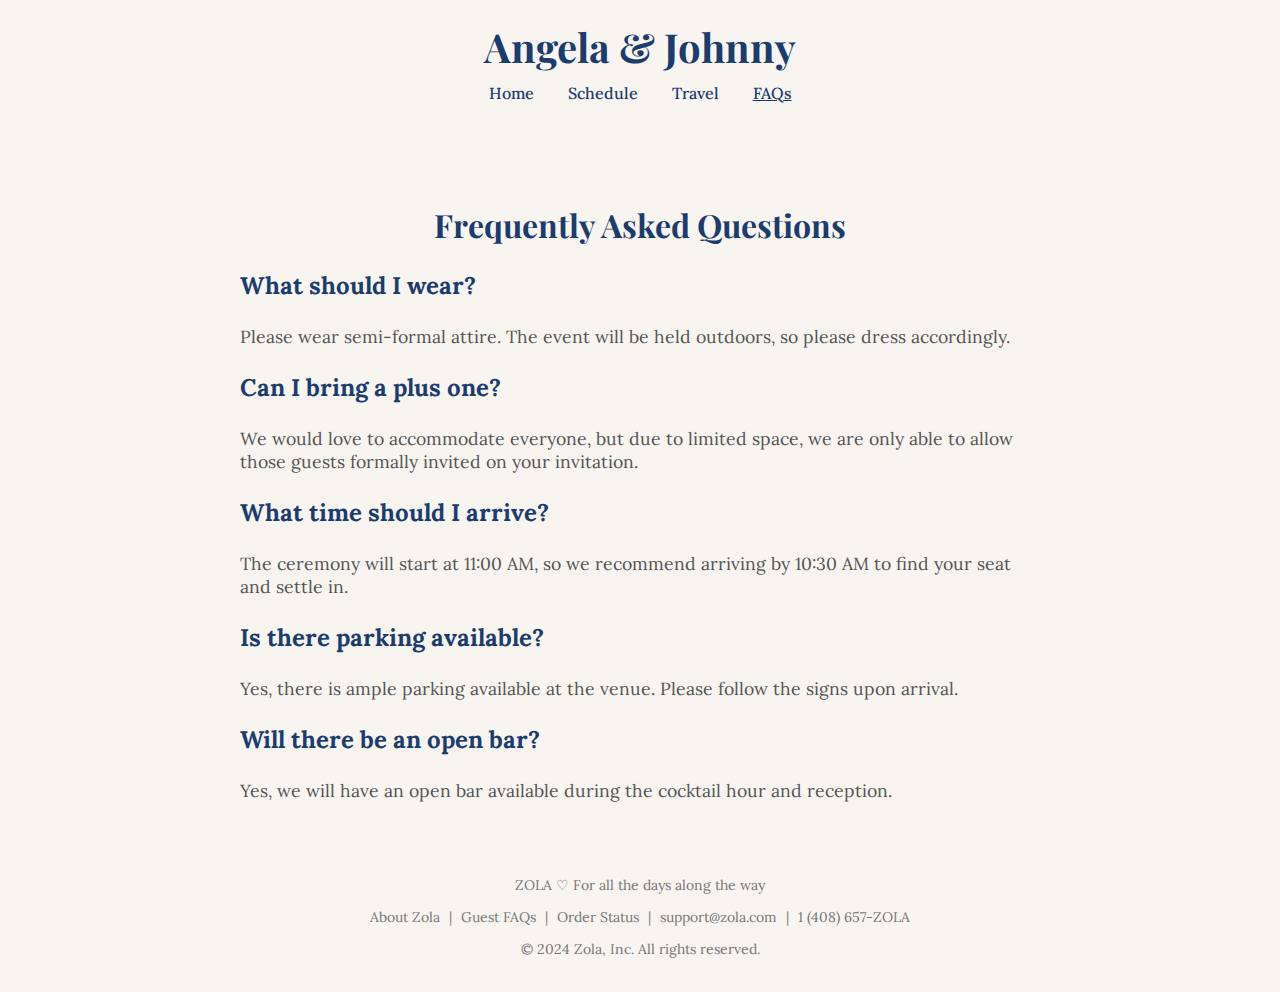
==== faq.html @ aaff328b "Update and rename about.html to faq.html" ====
<!DOCTYPE html>
<html lang="en">
<head>
    <meta charset="UTF-8">
    <meta name="viewport" content="width=device-width, initial-scale=1.0">
    <title>Angela & Johnny - FAQs</title>
    <link href="https://fonts.googleapis.com/css2?family=Playfair+Display:wght@400;700&family=Lora:wght@400;700&display=swap" rel="stylesheet">
    <style>
        body {
            font-family: 'Lora', serif;
            background-color: #f8f5f0;
            color: #333;
            margin: 0;
            padding: 0;
        }

        header {
            text-align: center;
            padding: 20px;
        }

        header h1 {
            font-family: 'Playfair Display', serif;
            font-size: 2.5rem;
            margin: 0;
            color: #1d3c6e;
        }

        nav {
            margin-top: 10px;
        }

        nav a {
            margin: 0 15px;
            text-decoration: none;
            color: #1d3c6e;
            font-weight: 500;
        }

        nav a.active {
            text-decoration: underline;
        }

        .content {
            text-align: center;
            margin-top: 40px;
            padding: 20px;
        }

        .content h2 {
            font-family: 'Playfair Display', serif;
            font-size: 2rem;
            margin: 20px 0;
            color: #1d3c6e;
        }

        .content p {
            font-size: 1.25rem;
            color: #555;
        }

        .faq-item {
            margin: 20px 0;
            text-align: left;
            max-width: 800px;
            margin-left: auto;
            margin-right: auto;
        }

        .faq-item h3 {
            font-size: 1.5rem;
            color: #1d3c6e;
        }

        .faq-item p {
            font-size: 1.1rem;
            color: #555;
        }

        footer {
            text-align: center;
            padding: 20px;
            background-color: #f8f5f0;
            font-size: 0.875rem;
            color: #777;
        }

        footer a {
            color: #777;
            text-decoration: none;
            margin: 0 5px;
        }
    </style>
</head>
<body>

    <!-- Header Section -->
    <header>
        <h1>Angela & Johnny</h1>
        <nav>
            <a href="index.html">Home</a>
            <a href="schedule.html">Schedule</a>
            <a href="travel.html">Travel</a>
            <a href="faq.html" class="active">FAQs</a>
        </nav>
    </header>

    <!-- Content Section -->
    <section class="content">
        <h2>Frequently Asked Questions</h2>
        <div class="faq-item">
            <h3>What should I wear?</h3>
            <p>Please wear semi-formal attire. The event will be held outdoors, so please dress accordingly.</p>
        </div>
        <div class="faq-item">
            <h3>Can I bring a plus one?</h3>
            <p>We would love to accommodate everyone, but due to limited space, we are only able to allow those guests formally invited on your invitation.</p>
        </div>
        <div class="faq-item">
            <h3>What time should I arrive?</h3>
            <p>The ceremony will start at 11:00 AM, so we recommend arriving by 10:30 AM to find your seat and settle in.</p>
        </div>
        <div class="faq-item">
            <h3>Is there parking available?</h3>
            <p>Yes, there is ample parking available at the venue. Please follow the signs upon arrival.</p>
        </div>
        <div class="faq-item">
            <h3>Will there be an open bar?</h3>
            <p>Yes, we will have an open bar available during the cocktail hour and reception.</p>
        </div>
    </section>

    <!-- Footer Section -->
    <footer>
        <p>ZOLA &#9825; For all the days along the way</p>
        <p>
            <a href="#">About Zola</a> |
            <a href="#">Guest FAQs</a> |
            <a href="#">Order Status</a> |
            <a href="mailto:support@zola.com">support@zola.com</a> |
            <a href="tel:+1408657ZOLA">1 (408) 657-ZOLA</a>
        </p>
        <p>&copy; 2024 Zola, Inc. All rights reserved.</p>
    </footer>

</body>
</html>
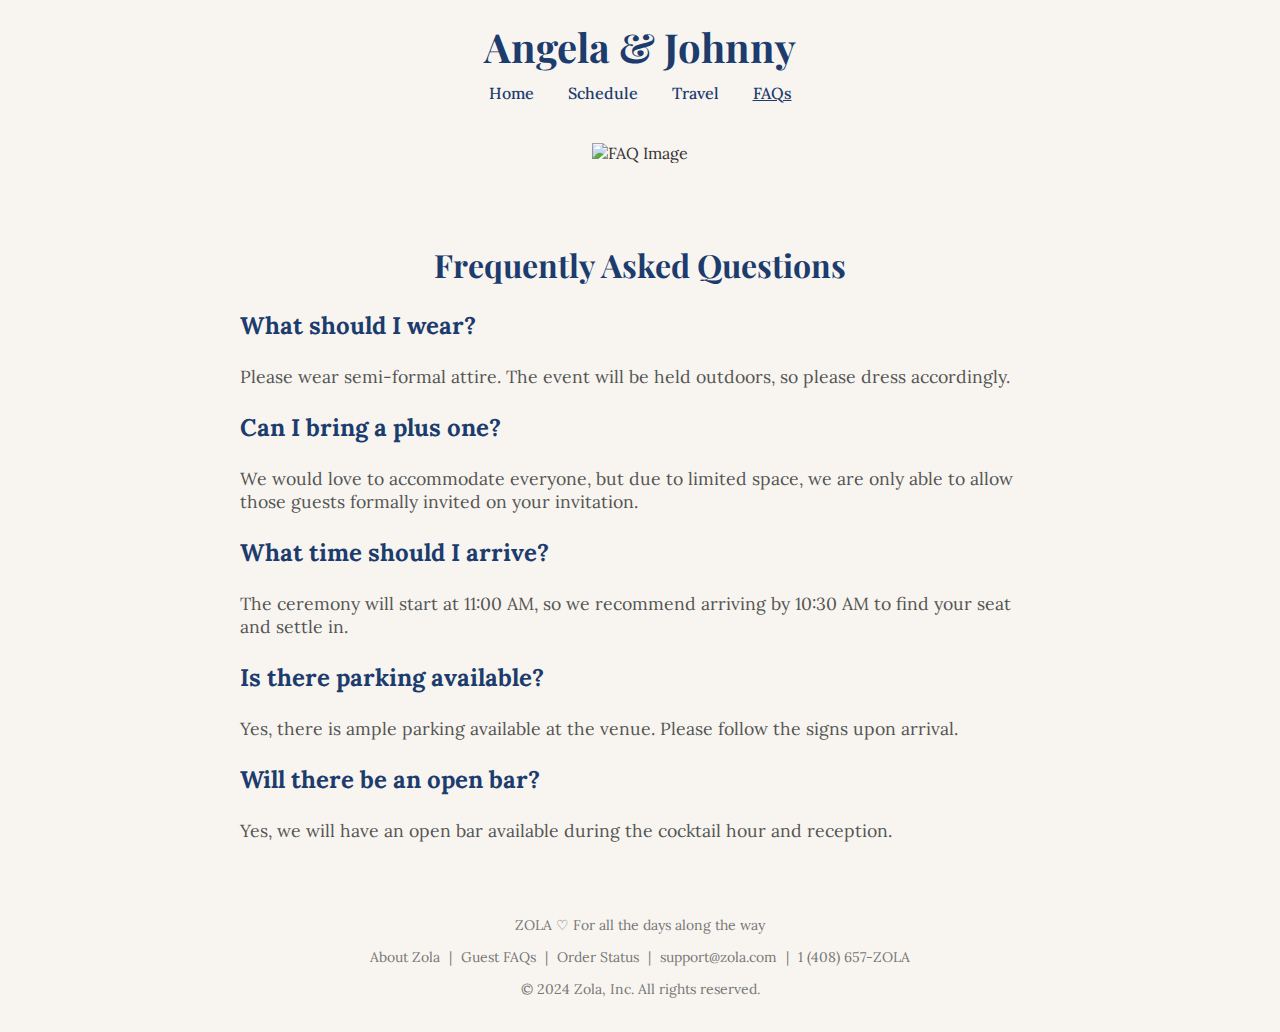
==== commit 7a829f77: "Update faq.html" ====
--- a/faq.html
+++ b/faq.html
@@ -39,6 +39,16 @@
 
         nav a.active {
             text-decoration: underline;
+        }
+
+        .header-image {
+            text-align: center;
+            margin: 20px 0;
+        }
+
+        .header-image img {
+            max-width: 100%;
+            height: auto;
         }
 
         .content {
@@ -105,6 +115,12 @@
         </nav>
     </header>
 
+       <!-- Centered Header Image -->
+    <div class="header-image">
+        <img src="images/taghkanic-kitchen.png" alt="FAQ Image">
+    </div>
+
+
     <!-- Content Section -->
     <section class="content">
         <h2>Frequently Asked Questions</h2>
